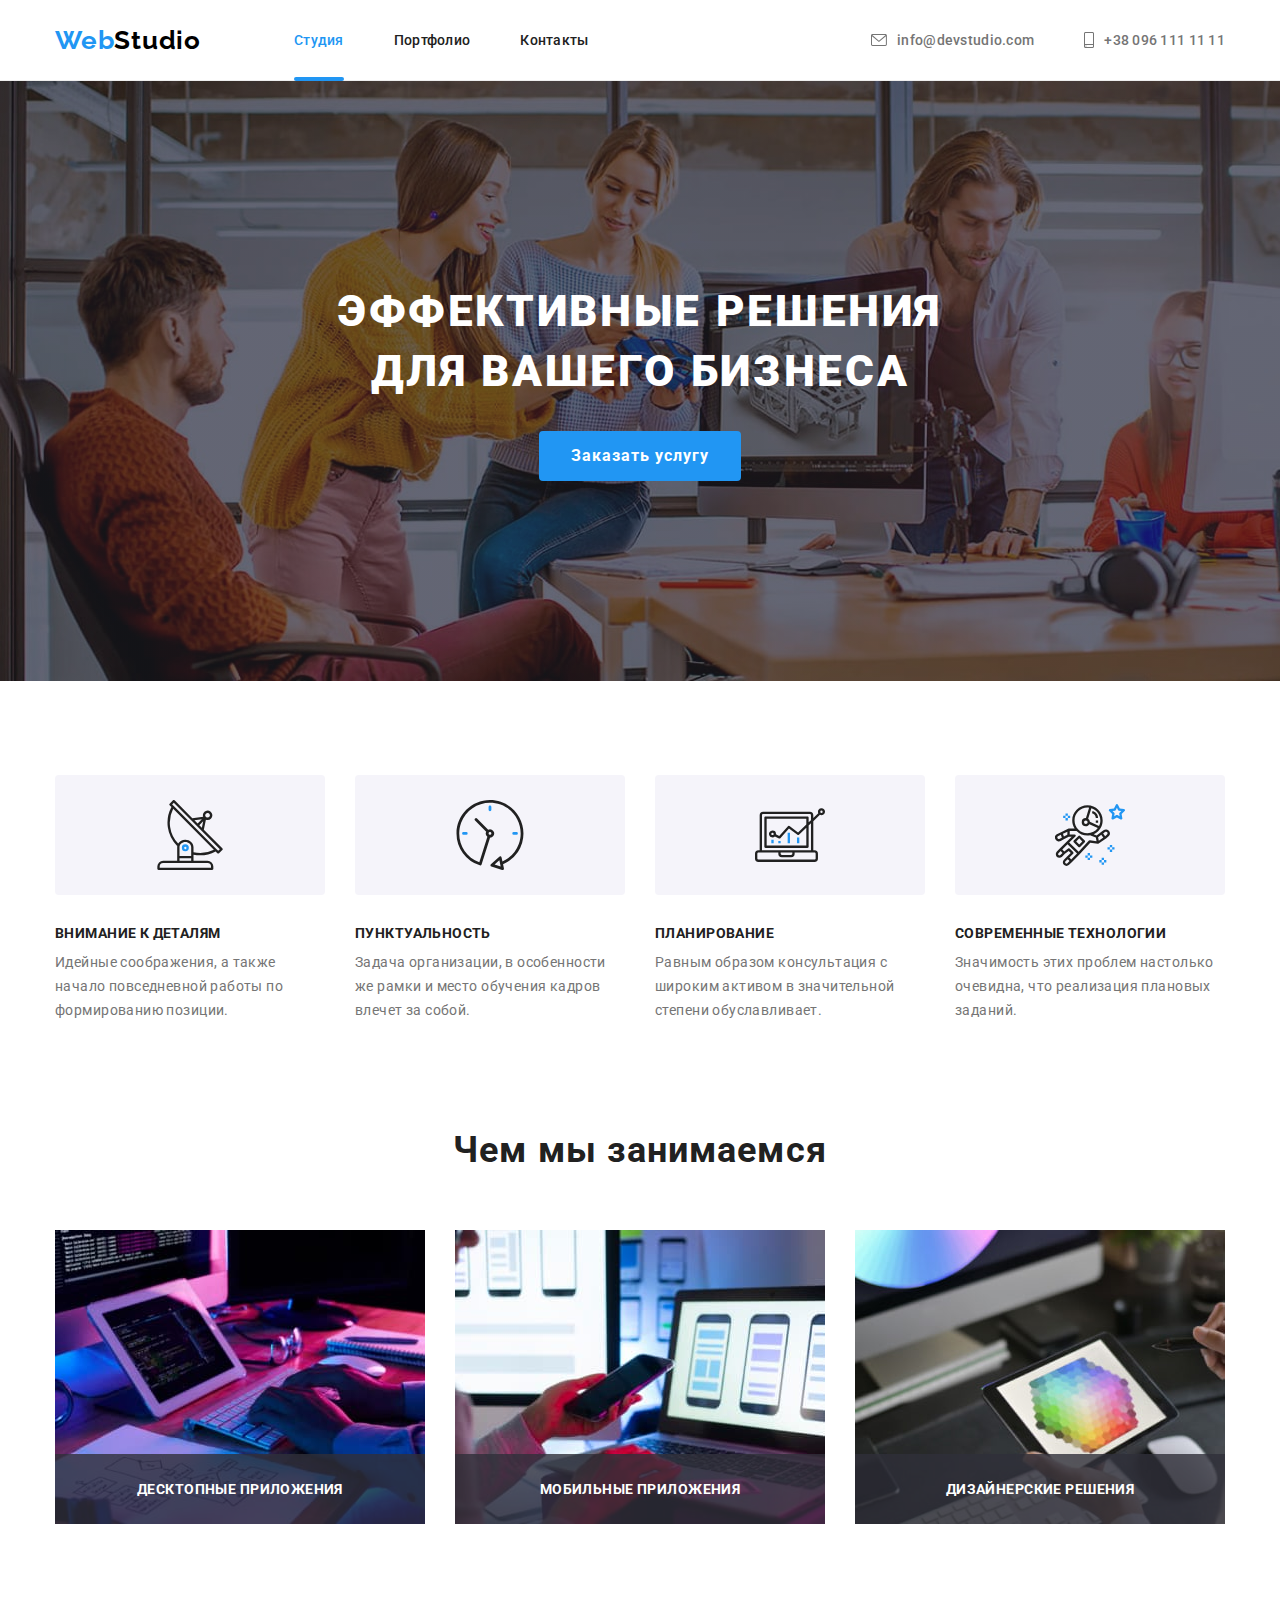
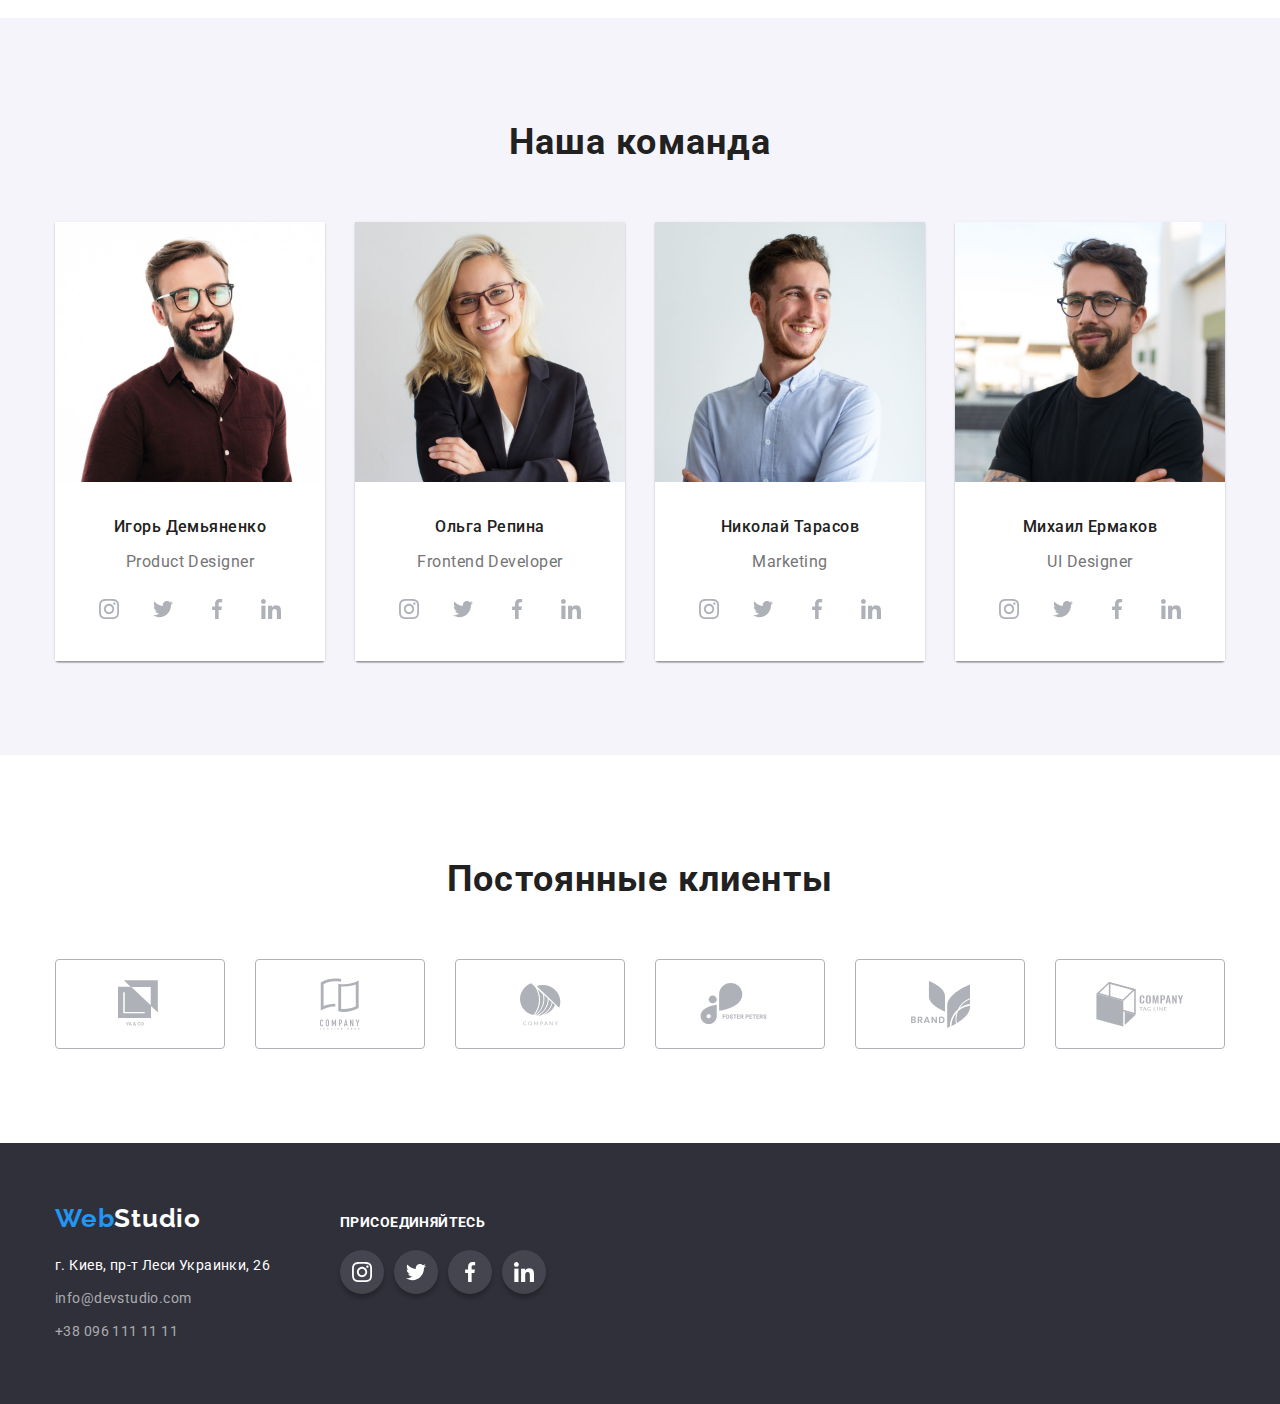
==== index.html @ b64ebb9d "Начало" ====
<!DOCTYPE html>
<html lang="ru">

<head>
    <meta charset="UTF-8">
    <meta name="viewport" content="width=device-width, initial-scale=1.0">
    <title>Document</title>
    <link rel="stylesheet" href="https://cdnjs.cloudflare.com/ajax/libs/modern-normalize/1.0.0/modern-normalize.min.css">
    <link rel="preconnect" href="https://fonts.gstatic.com">
    <link href="https://fonts.googleapis.com/css2?family=Raleway:wght@700&family=Roboto:wght@400;500;700;900&display=swap"
        rel="stylesheet">
    <link rel="stylesheet" href="./css/styles.css">
</head>

<body>
    <header class="header"> 
       <div class="contener">
            <nav class="navigation">
                <a class="logo" href="#" lang="en"><span class="logo-first">Web</span>Studio </a>
                <ul class="navigation-list">
                    <li class="navigation-list-item">
                        <a class="navigation-list-link current" href="#">Студия</a>
                    </li>
                    <li class="navigation-list-item">
                        <a class="navigation-list-link" href="./portfolio.html">Портфолио</a>
                    </li>
                    <li class="navigation-list-item">
                        <a class="navigation-list-link" href="#">Контакты</a>
                    </li>
                </ul>
            </nav>
            
            <address class="address">
                <ul class="address-list">
                    <li class="address-list-item">
                            <a class="address-list-link" href="mailto:info@devstudio.com">
                                <svg width="16px" height="12px" class="address-list-mail-icon">
                                    <use href="./images/sprite.svg#envelope">
                                    </use>
                                </svg>
                                info@devstudio.com
                            </a>
                    </li>
                    <li class="address-list-item">
                        <a class="address-list-link" href="tel:+380961111111">
                            <svg width="10px" height="16px" class="address-list-mail-icon">
                                <use href="./images/sprite.svg#smartphone">
                                </use>
                            </svg>
                            +38 096 111 11 11</a>
                    </li>
                </ul>
            </address>
       </div>
    </header>

    <main class="main">
        <!--HERO-->
        <section class="hero">
            <div class="contener">
                <h1 class="hero-title">Эффективные решения для вашего бизнеса</h1>
                <button type="button" class="hero-button" data-modal-open>Заказать услугу</button>
            </div>
        </section>

        <!--ADVANTAGES-->
        <section class="advanteges">
            <div class="contener">
                <h2 class="visually-hidden">Особенности</h2>
                <ul class="advantages-list">
                    <li class="advantages-list-item  icon-1">
                        <h3 class="advantages-list-item-title">Внимание к деталям</h3>
                        <p class="advantages-list-item-text">Идейные соображения, а также начало повседневной работы по формированию
                            позиции.</p>
                    </li>
                    <li class="advantages-list-item icon-2 ">
                        <h3 class="advantages-list-item-title ">Пунктуальность</h3>
                        <p class="advantages-list-item-text">Задача организации, в особенности же рамки и место обучения кадров влечет
                            за собой.</p>
                    </li>
                    <li class="advantages-list-item icon-3">
                        <h3 class="advantages-list-item-title ">Планирование</h3>
                        <p class="advantages-list-item-text">Равным образом консультация с широким активом в значительной степени
                            обуславливает.</p>
                    </li>
                    <li class="advantages-list-item icon-4 ">
                        <h3 class=" advantages-list-item-title ">Современные технологии</h3>
                        <p class="advantages-list-item-text">Значимость этих проблем настолько очевидна, что реализация плановых
                            заданий.</p>
                    </li>
                </ul>
            </div>
        </section>

        <!--ACTIVITIES-->
        <section class="activities">
           <div class="contener">
                <h2 class="activities-title">Чем мы занимаемся</h2>
                <ul class="activities-list">
                    <li class="activities-list-item">
                        <img class="activities-list-img" src="./images/jpg/img1.jpg" alt="Чем мы занимаемся 1" width="370" height="294">
                        <p class="activities-list-title">Десктопные приложения</p>
                    </li>
                    <li class="activities-list-item">
                        <img class="activities-list-img" src="./images/jpg/img2.jpg" alt="Чем мы занимаемся 2" width="370" height="294">
                        <p class="activities-list-title">Мобильные приложения</p>
                    </li>
                    <li class="activities-list-item">
                        <img class="activities-list-img" src="./images/jpg/img3.jpg" alt="Чем мы занимаемся 3" width="370" height="294">
                        <p class="activities-list-title">Дизайнерские решения</p>

                    </li>
                </ul>
           </div>
        </section>

        <!--OUR TEAM-->
        <section class="team">
            <div class="contener">
                <h2 class="team-title">Наша команда</h2>
                <ul class="team-list">
                    <li class="team-list-item">
                        <img class="team-list-img" src="./images/jpg/person1.jpg" alt="Игорь Демьяненко" width="270" height="260">
                        <div class="team-list-about">
                            <h3 class="team-list-name">Игорь Демьяненко</h3>
                            <p class="team-list-profession" lang="en">Product Designer</p>
                            <ul class="social-list">
                                <li class="social-list-item">
                                    <a class="social-list-link" href="">
                                        <svg class="social-list-icon">
                                            <use href="./images/sprite.svg#instagram" >
                                            </use>
                                        </svg>
                                    </a>
                                </li>
                                <li class="social-list-item">
                                    <a class="social-list-link" href="">
                                        <svg class="social-list-icon">
                                            <use href="./images/sprite.svg#twitter">
                                            </use>
                                        </svg>
                                    </a>
                                </li>
                                <li class="social-list-item">
                                    <a class="social-list-link" href="">
                                        <svg class="social-list-icon">
                                            <use href="./images/sprite.svg#facebook">
                                            </use>
                                        </svg>
                                    </a>
                                </li>
                                <li class="social-list-item">
                                    <a class="social-list-link" href="">
                                        <svg class="social-list-icon">
                                            <use href="./images/sprite.svg#linkedin">
                                            </use>
                                        </svg>
                                    </a>
                                </li>
                            </ul>
                        </div>
                    </li>
                    <li class="team-list-item">
                        <img class="team-list-img" src="./images/jpg/person2.jpg" alt="Ольга Репина" width="270" height="260">
                        <div class="team-list-about">
                            <h3 class="team-list-name">Ольга Репина</h3>
                            <p lang="en" class="team-list-profession">Frontend Developer</p>
                            <ul class="social-list">
                                <li class="social-list-item">
                                    <a class="social-list-link" href="">
                                        <svg class="social-list-icon">
                                            <use href="./images/sprite.svg#instagram">
                                            </use>
                                        </svg>
                                    </a>
                                </li>
                                <li class="social-list-item">
                                    <a class="social-list-link" href="">
                                        <svg class="social-list-icon">
                                            <use href="./images/sprite.svg#twitter">
                                            </use>
                                        </svg>
                                    </a>
                                </li>
                                <li class="social-list-item">
                                    <a class="social-list-link" href="">
                                        <svg class="social-list-icon">
                                            <use href="./images/sprite.svg#facebook">
                                            </use>
                                        </svg>
                                    </a>
                                </li>
                                <li class="social-list-item">
                                    <a class="social-list-link" href="">
                                        <svg class="social-list-icon">
                                            <use href="./images/sprite.svg#linkedin">
                                            </use>
                                        </svg>
                                    </a>
                                </li>
                            </ul>
                        </div>
                    </li>
                    <li class="team-list-item">
                        <img class="team-list-img" src="./images/jpg/person3.jpg" alt="Николай Тарасов" width="270" height="260">
                        <div class="team-list-about">
                            <h3 class="team-list-name">Николай Тарасов</h3>
                            <p lang="en" class="team-list-profession">Marketing</p>
                            <ul class="social-list">
                                <li class="social-list-item">
                                    <a class="social-list-link" href="">
                                        <svg class="social-list-icon">
                                            <use href="./images/sprite.svg#instagram">
                                            </use>
                                        </svg>
                                    </a>
                                </li>
                                <li class="social-list-item">
                                    <a class="social-list-link" href="">
                                        <svg class="social-list-icon">
                                            <use href="./images/sprite.svg#twitter">
                                            </use>
                                        </svg>
                                    </a>
                                </li>
                                <li class="social-list-item">
                                    <a class="social-list-link" href="">
                                        <svg class="social-list-icon">
                                            <use href="./images/sprite.svg#facebook">
                                            </use>
                                        </svg>
                                    </a>
                                </li>
                                <li class="social-list-item">
                                    <a class="social-list-link" href="">
                                        <svg class="social-list-icon">
                                            <use href="./images/sprite.svg#linkedin">
                                            </use>
                                        </svg>
                                    </a>
                                </li>
                            </ul>
                        </div>
                    </li>
                    <li class="team-list-item">
                        <img class="team-list-img" src="./images/jpg/person4.jpg" alt="Михаил Ермаков" width="270" height="260">
                        <div class="team-list-about">
                            <h3 class="team-list-name">Михаил Ермаков</h3>
                            <p lang="en" class="team-list-profession">UI Designer</p>
                            <ul class="social-list">
                                <li class="social-list-item">
                                    <a class="social-list-link" href="">
                                        <svg class="social-list-icon">
                                            <use href="./images/sprite.svg#instagram">
                                            </use>
                                        </svg>
                                    </a>
                                </li>
                                <li class="social-list-item">
                                    <a class="social-list-link" href="">
                                        <svg class="social-list-icon">
                                            <use href="./images/sprite.svg#twitter">
                                            </use>
                                        </svg>
                                    </a>
                                </li>
                                <li class="social-list-item">
                                    <a class="social-list-link" href="">
                                        <svg class="social-list-icon">
                                            <use href="./images/sprite.svg#facebook">
                                            </use>
                                        </svg>
                                    </a>
                                </li>
                                <li class="social-list-item">
                                    <a class="social-list-link" href="">
                                        <svg class="social-list-icon">
                                            <use href="./images/sprite.svg#linkedin">
                                            </use>
                                        </svg>
                                    </a>
                                </li>
                            </ul>
                        </div>
                    </li>
                </ul>
            </div>
        </section>

        <!--CLIENTS-->
        <section class="clients">
            <div class="contener">
                <h2 class="clients-title">Постоянные клиенты</h2>
                <ul class="clients-list">
                    <li class="clients-list-item">
                        <a class="clients-list-link" href="">
                            <svg class="client-list-icon"  width="44px" height="49px">
                                <use href="./images/sprite.svg#logo01">
                                </use>
                            </svg>
                        </a>
                    </li>
                    <li class="clients-list-item">
                        <a class="clients-list-link" href="">
                            <svg class="client-list-icon" width="40px" height="52px">
                                <use href="./images/sprite.svg#logo02">
                                </use>
                            </svg>
                        </a>
                    </li>
                    <li class="clients-list-item">
                        <a class="clients-list-link" href="">
                            <svg class="client-list-icon" width="41px" height="43px">
                                <use href="./images/sprite.svg#logo03">
                                </use>
                            </svg>
                        </a>
                    </li>
                    <li class="clients-list-item">
                        <a class="clients-list-link" href="">
                            <svg class="client-list-icon" width="80px" height="42px">
                                <use href="./images/sprite.svg#logo04">
                                </use>
                            </svg>
                        </a>
                    </li>
                    <li class="clients-list-item">
                        <a class="clients-list-link" href="">
                            <svg class="client-list-icon" width="59px" height="47px">
                                <use href="./images/sprite.svg#logo05">
                                </use>
                            </svg>
                        </a>
                    </li>
                    <li class="clients-list-item">
                        <a class="clients-list-link" href="">
                            <svg class="client-list-icon" width="88px" height="45px">
                                <use href="./images/sprite.svg#logo06">
                                </use>
                            </svg>
                        </a>
                    </li>

                </ul>


            </div>

        </section>
    </main>

    <footer class="footer">
        <!--CONTACT INFORMATION-->
        <div class="contener">
            <div class="footer-left-side">
                <h2 class="visually-hidden">Контакты</h2>
                <a class="logo" href="#" lang="en"><span class="logo-first">Web</span>Studio </a>
                <address class="contact">
                    <ul class="contact-list">
                        <li class="contact-list-item">
                            <a class="contact-list-city" href="https://goo.gl/maps/mL1RKWru3X3cFEzS8" target="_blank"
                                rel="noopener noroferrer"> г. Киев,
                                пр-т Леси Украинки, 26 </a>
                        </li>
                        <li class="contact-list-item">
                            <a class="contact-list-link" href="mailto:info@devstudio.com">info@devstudio.com</a>
                        </li>
                        <li class="contact-list-item">
                            <a class="contact-list-link" href="tel:+380961111111">+38 096 111 11 11</a>
                        </li>
                    </ul>
                </address>
            </div>
            <div class="footer-right-side">
                <p>Присоединяйтесь</p>
                <ul class="social-list">
                    <li class="social-list-item">
                        <a class="social-list-link" href="">
                            <svg class="social-list-icon">
                                <use href="./images/sprite.svg#instagram">
                                </use>
                            </svg>
                        </a>
                    </li>
                    <li class="social-list-item">
                        <a class="social-list-link" href="">
                            <svg class="social-list-icon">
                                <use href="./images/sprite.svg#twitter">
                                </use>
                            </svg>
                        </a>
                    </li>
                    <li class="social-list-item">
                        <a class="social-list-link" href="">
                            <svg class="social-list-icon">
                                <use href="./images/sprite.svg#facebook">
                                </use>
                            </svg>
                        </a>
                    </li>
                    <li class="social-list-item">
                        <a class="social-list-link" href="">
                            <svg class="social-list-icon">
                                <use href="./images/sprite.svg#linkedin">
                                </use>
                            </svg>
                        </a>
                    </li>
                </ul>


            </div>
            
        </div>
    </footer>

    <div class="backdrop is-hidden" data-modal>
        <div class="modal">
            <bottom type="button" class="close-btn" data-modal-close>
                <svg class="button-icon">
                    <use href="./images/sprite.svg#close"></use>
                </svg>
            </bottom>
        </div>
    </div>

    <script src="./js/modal.js"></script>
</body>

</html>
---- css/styles.css ----
/*===============ROOT============
цвет заголовков текста  #212121;
цвет текста #757575;
цвет акцента #2196F3;
белый цвет # FFFFFF
*/
:root {
  --title-text-color: #212121;
  --text-color: #757575;
  --accent-color: #2196f3;
  --white-color: #ffffff;
  --social-link: #afb1b8;
  --main-font: "Roboto", sans-serif;
}

h1,
h2,
h3,
h4,
h5,
h6 {
  margin: 0;
}

p {
  margin: 0;
}

body {
  font-family: var(--main-font);
}

ul,
ol {
  list-style: none;
  margin: 0;
  padding: 0;
}

a {
  text-decoration: none;
}

.address,
.contact {
  font-style: normal;
}

img {
  display: block;
}

.contener {
  width: 1200px;
  padding: 0 15px;
  margin: 0 auto;
}

.visually-hidden {
  position: absolute;
  width: 1px;
  height: 1px;
  margin: -1px;
  border: 0;
  padding: 0;
  white-space: nowrap;
  clip-path: inset(100%);
  clip: rect(0 0 0 0);
  overflow: hidden;
}

/*===============COMPONENTS============*/
.logo {
  font-family: Raleway, sans-serif;
  font-weight: 700;
  font-size: 26px;
  line-height: 1.192;
  letter-spacing: 0.03em;
}

/*===============END COMPONENTS============*/

/*===============HEADER============*/
.header {
  border-bottom: 1px solid #eeeeee;
}

.header .contener {
  display: flex;
  align-items: center;
  height: 80px;
}

.navigation {
  display: flex;
}

.header .logo {
  margin-right: 93px;
  color: #000000;
}

.logo-first {
  color: var(--accent-color);
}

.navigation-list {
  display: flex;
  align-items: center;
}

.navigation-list-item:not(:last-child) {
  margin-right: 50px;
}

.navigation-list-item {
  position: relative;
}

.navigation-list-link {
  font-weight: 500;
  font-size: 14px;
  line-height: 1.143;
  letter-spacing: 0.02em;
  color: var(--title-text-color);

  transition-property: color;
  transition-duration: 250ms;
  transition-timing-function: cubic-bezier(0.4, 0, 0.2, 1);
}

.navigation-list-link.current::after {
  position: absolute;
  content: "";
  left: 0;
  bottom: -32px;
  width: 100%;
  height: 4px;
  border-radius: 2px;
  background-color: var(--accent-color);
}

.navigation-list-link:hover,
.navigation-list-link:focus {
  color: var(--accent-color);
}

.current {
  color: var(--accent-color);
}

.address {
  margin-left: auto;
}

.address-list {
  display: flex;
}

.address-list-item:not(:last-child) {
  margin-right: 50px;
}

.address-list-mail-icon {
  margin-right: 10px;

  fill: currentcolor;
}

.address-list-link {
  display: flex;
  align-items: center;
  height: 40px;

  font-weight: 500;
  font-size: 14px;
  line-height: 1.143;
  letter-spacing: 0.02em;
  color: var(--text-color);

  transition-property: color;
  transition-duration: 250ms;
  transition-timing-function: cubic-bezier(0.4, 0, 0.2, 1);
}

.address-list-link:hover,
.address-list-link:focus {
  color: var(--accent-color);
}

.address-list-mail-icon:hover,
.address-list-mail-icon:focus {
  fill: currentcolor;
}
/*===============END HEADER============*/

/*===============HERO============*/
.hero {
  max-width: 1600px;
  margin: auto;
  background-color: var(--title-text-color);
  background-image: linear-gradient(
      rgba(47, 48, 58, 0.4),
      rgba(47, 48, 58, 0.4)
    ),
    url("../images/jpg/fon-hero.jpg");
  background-repeat: no-repeat;
}

.hero .contener {
  padding-top: 200px;
  padding-bottom: 200px;
}

.hero-title {
  display: flex;
  max-width: 696px;
  margin: 0 auto 30px;

  font-weight: 900;
  font-size: 44px;
  line-height: 1.364;
  text-align: center;
  letter-spacing: 0.06em;
  text-transform: uppercase;
  color: var(--white-color);
}

.hero-button {
  min-width: 200px;
  height: 50px;
  margin: 0 auto;
  border-radius: 4px;
  border: none;
  cursor: pointer;
  padding: 10px 32px;

  font-weight: 700;
  font-size: 16px;
  line-height: 1.875;
  display: flex;
  align-items: center;
  text-align: center;
  letter-spacing: 0.06em;
  color: var(--white-color);
  background-color: var(--accent-color);
  font-family: var(--main-font);
}
/*===============END HERO============*/

/*===============ADVANTAGES============*/
.advanteges .contener {
  padding-top: 94px;
  padding-bottom: 94px;
}

.advantages-list {
  display: flex;
}

.advantages-list-item {
  width: 270px;
  min-height: 101px;
}

.advantages-list-item:not(:last-child) {
  margin-right: 30px;
}

.advantages-list-item-title {
  margin-bottom: 10px;

  font-weight: 700;
  font-size: 14px;
  line-height: 1.143;
  letter-spacing: 0.03em;
  text-transform: uppercase;
  color: var(--title-text-color);
}

.advantages-list-item::before {
  content: "";
  display: block;
  margin-bottom: 30px;
  width: 270px;
  height: 120px;
  background-color: #f5f4fa;
  border-radius: 4px;
  background-repeat: no-repeat;
  background-position: center;
}

.icon-1::before {
  background-image: url(../images/svg/advantages01.svg);
}

.icon-2::before {
  background-image: url(../images/svg/advantages02.svg);
}

.icon-3::before {
  background-image: url(../images/svg/advantages03.svg);
}

.icon-4::before {
  background-image: url(../images/svg/advantages04.svg);
}

.advantages-list-item-text {
  min-height: 75px;

  font-weight: 400;
  font-size: 14px;
  line-height: 1.714;
  letter-spacing: 0.03em;
  color: var(--text-color);
}
/*===============END ADVANTAGES============*/

/*===============ACTIVITIES============*/
.activities .contener {
  padding-bottom: 94px;
}

.activities-list {
  display: flex;
}

.activities-list-item:not(:last-child) {
  margin-right: 30px;
}

.activities-title {
  margin-bottom: 50px;

  font-weight: 700;
  font-size: 36px;
  line-height: 1.667;
  text-align: center;
  letter-spacing: 0.03em;
  color: var(--title-text-color);
}

.activities-list-item {
  position: relative;
}

.activities-list-title {
  position: absolute;
  width: 100%;
  height: 70px;
  left: 0;
  bottom: 0;
  text-align: center;
  padding-top: 27px;

  font-weight: 700;
  font-size: 14px;
  line-height: 1.143;
  letter-spacing: 0.03em;
  text-transform: uppercase;
  color: var(--white-color);
  background: rgba(47, 48, 58, 0.8);
}

/*===============END ACTIVITIES============*/

/*===============OUR TEAM============*/
.team {
  margin: auto;
  background-color: #f5f4fa;
}
.team .contener {
  padding-top: 94px;
  padding-bottom: 94px;
}

.team-list {
  display: flex;
}

.team-list-item:not(:last-child) {
  margin-right: 30px;
}

.team-title {
  margin-bottom: 50px;

  font-weight: 700;
  font-size: 36px;
  line-height: 1.667;
  text-align: center;
  letter-spacing: 0.03em;
  color: var(--title-text-color);
}

.team-list-item {
  box-shadow: 0px 1px 3px rgba(0, 0, 0, 0.12), 0px 1px 1px rgba(0, 0, 0, 0.14),
    0px 2px 1px rgba(0, 0, 0, 0.2);
  border-radius: 0px 0px 4px 4px;
}

.team-list-about {
  padding: 30px 32px;

  background-color: #ffffff;
}

.team-list-name {
  margin-bottom: 10px;

  font-weight: 500;
  font-size: 16px;
  line-height: 1.876;
  text-align: center;
  letter-spacing: 0.03em;
  color: var(--title-text-color);
}

.team-list-profession {
  margin-bottom: 16px;

  font-weight: 400;
  font-size: 16px;
  line-height: 19px;
  text-align: center;
  letter-spacing: 0.03em;
  color: var(--text-color);
}

.social-list {
  display: flex;
  justify-content: space-between;
  align-items: center;
}

.social-list-link {
  display: flex;
  justify-content: center;
  align-items: center;
  width: 44px;
  height: 44px;
  border-radius: 50%;
  background-color: var(--white-color);
  color: var(--white-color);

  transition-property: background-color;
  transition-duration: 250ms;
  transition-timing-function: cubic-bezier(0.4, 0, 0.2, 1);
}
.social-list-icon {
  width: 20px;
  height: 20px;
  fill: var(--social-link);

  transition-property: fill;
  transition-duration: 250ms;
  transition-timing-function: cubic-bezier(0.4, 0, 0.2, 1);
}

.social-list-link:hover,
.social-list-link:focus {
  background-color: var(--accent-color);
}

.social-list-link:hover .social-list-icon,
.social-list-link:focus .social-list-icon {
  fill: currentColor;
}

/*===============END OUR TEAM============*/

/*===============CLIENTS============*/
.clients .contener {
  padding-top: 94px;
  padding-bottom: 94px;
}

.clients-title {
  margin-bottom: 50px;

  font-weight: 700;
  font-size: 36px;
  line-height: 1.667;
  text-align: center;
  letter-spacing: 0.03em;
  color: var(--title-text-color);
}

.clients-list {
  display: flex;
  justify-content: space-between;
}

.clients-list-link {
  display: flex;
  justify-content: center;
  align-items: center;

  width: 170px;
  height: 90px;
  border: 1px solid #afb1b8;
  border-radius: 4px;

  transition-property: border-color;
  transition-duration: 250ms;
  transition-timing-function: cubic-bezier(0.4, 0, 0.2, 1);
}

.client-list-icon {
  fill: #afb1b8;

  transition-property: fill;
  transition-duration: 250ms;
  transition-timing-function: cubic-bezier(0.4, 0, 0.2, 1);
}

.clients-list-link:hover,
.clients-list-link:focus {
  border-color: var(--accent-color);
}

.clients-list-link:hover .client-list-icon,
.clients-list-link:focus .client-list-icon {
  fill: var(--accent-color);
}

/*===============END CLIENTS============*/

/*===============FOOTER============*/
.footer {
  margin: auto;
  background-color: #2f303a;
}
.footer .contener {
  display: flex;
  align-items: baseline;
  padding-top: 60px;
  padding-bottom: 60px;
}

.footer-left-side {
  max-width: 231px;
  margin-right: 70px;
}

.footer-right-side {
  min-width: 206px;
  height: 80px;
}

.footer .logo {
  display: inline-block;
  margin-bottom: 20px;
  color: var(--white-color);
}

.contact-list-item:not(:last-child) {
  margin-bottom: 9px;
}

.contact-list-city {
  font-weight: 400;
  font-size: 14px;
  line-height: 1.714;
  letter-spacing: 0.03em;
  color: var(--white-color);
}

.contact-list-link {
  font-weight: 400;
  font-size: 14px;
  line-height: 1.714;
  letter-spacing: 0.03em;
  color: rgba(255, 255, 255, 0.6);
}

.footer-right-side > p {
  margin-bottom: 20px;

  font-weight: 700;
  font-size: 14px;
  line-height: 1.143;
  letter-spacing: 0.03em;
  text-transform: uppercase;
  color: var(--white-color);
}

.footer-right-side .social-list-link {
  background: rgba(255, 255, 255, 0.1);
  box-shadow: 0px 4px 4px rgba(0, 0, 0, 0.25);
}

.footer-right-side .social-list-link:hover,
.footer-right-side .social-list-link:focus {
  background: var(--accent-color);
}

.footer-right-side .social-list-icon {
  fill: var(--white-color);
}

/*===============END FOOTER============*/

/*===============BACKDROP============*/
.backdrop {
  position: fixed;
  left: 0;
  top: 0;
  width: 100%;
  height: 100%;
  background-color: rgba(0, 0, 0, 0.2);
  transition: all 500ms linear;
}

.backdrop.is-hidden {
  transition: all 500ms linear 500ms;
}

.backdrop.is-hidden .modal {
  transform: translate(-50%, -50%) scale(0);
  transition: transform 500ms linear 0ms;
}

.modal {
  position: absolute;
  top: 50%;
  left: 50%;
  transform: translate(-50%, -50%) scale(1);
  width: 528px;
  min-height: 581px;
  background-color: var(--white-color);
  border-radius: 4px;

  transition: transform 500ms linear 500ms;
}

.close-btn {
  position: absolute;
  right: 9px;
  top: 8px;
  display: flex;
  justify-content: center;
  align-items: center;
  width: 30px;
  height: 30px;
  background-color: var(--white-color);
  border-radius: 50%;
  border: 1px solid rgba(0, 0, 0, 0.1);
  cursor: pointer;
}

.button-icon {
  width: 11px;
  height: 11px;
  fill: #000000;
}

.is-hidden {
  opacity: 0;
  visibility: hidden;
  pointer-events: none;
}

/*===============END BACKDROP========*/

/*===============PORTFOLIO============*/
.works .contener {
  padding-top: 94px;
  padding-bottom: 94px;
}

.works-button-list {
  display: flex;
  justify-content: center;
  margin-bottom: 50px;
}

.works-button-list-item:not(:last-child) {
  margin-right: 8px;
}

.works-button-list-btn {
  border: none;
  padding: 6px 22px;
  font-weight: 500;
  border-radius: 4px;

  font-size: 16px;
  line-height: 1.625;
  text-align: center;
  letter-spacing: 0.03em;
  color: var(--title-text-color);
  font-family: var(--main-font);

  transition-property: background-color, color;
  transition-duration: 250ms;
  transition-timing-function: cubic-bezier(0.4, 0, 0.2, 1);
}

.works-button-list-btn:hover,
.works-button-list-btn:focus {
  color: var(--white-color);
  background-color: var(--accent-color);
  box-shadow: 0px 1px 1px rgba(0, 0, 0, 0.12), 0px 4px 4px rgba(0, 0, 0, 0.06),
    1px 4px 6px rgba(0, 0, 0, 0.16);
}

.example-list {
  display: flex;
  flex-wrap: wrap;
}

.example-list-item:not(:nth-child(3n)) {
  margin-right: 30px;
}

.example-list-item:not(:nth-last-child(-n + 3)) {
  margin-bottom: 30px;
}

.example-list-link:hover,
.example-list-link:focus {
  display: block;
  box-shadow: 0px 1px 1px rgba(0, 0, 0, 0.12), 0px 4px 4px rgba(0, 0, 0, 0.06),
    1px 4px 6px rgba(0, 0, 0, 0.16);
}

.example-list-link:hover .example-list-thumb::before {
  opacity: 1;
}

.example-list-thumb {
  position: relative;
  overflow: hidden;
  width: 370px;
  height: 294px;
}

.example-list-img {
  width: 100%;
  height: 100%;
  object-fit: cover;
}

.overlay {
  position: absolute;
  top: 0;
  left: 0;
  padding: 63px 24px;
  width: 100%;
  height: 100%;

  font-weight: 400;
  font-size: 18px;
  line-height: 1.556;
  letter-spacing: 0.03em;
  color: var(--white-color);
  background-color: rgba(33, 150, 243, 0.9);

  transition: transform 500ms cubic-bezier(0.4, 0, 0.2, 1);
  transform: translateY(100%);
}

.example-list-link:hover .overlay,
.example-list-link:focus .overlay {
  transform: translateY(0%);
}

.example-list-information {
  padding: 20px 24px;
  border-right: 1px solid #eeeeee;
  border-bottom: 1px solid #eeeeee;
  border-left: 1px solid #eeeeee;
}
.example-list-title {
  margin-bottom: 4px;

  font-weight: 700;
  font-size: 18px;
  line-height: 2;
  letter-spacing: 0.06em;
  color: var(--title-text-color);
}

.example-list-text {
  font-weight: normal;
  font-size: 16px;
  line-height: 30px;
  letter-spacing: 0.03em;
  color: var(--text-color);
}
/*===============END PORTFOLIO============*/
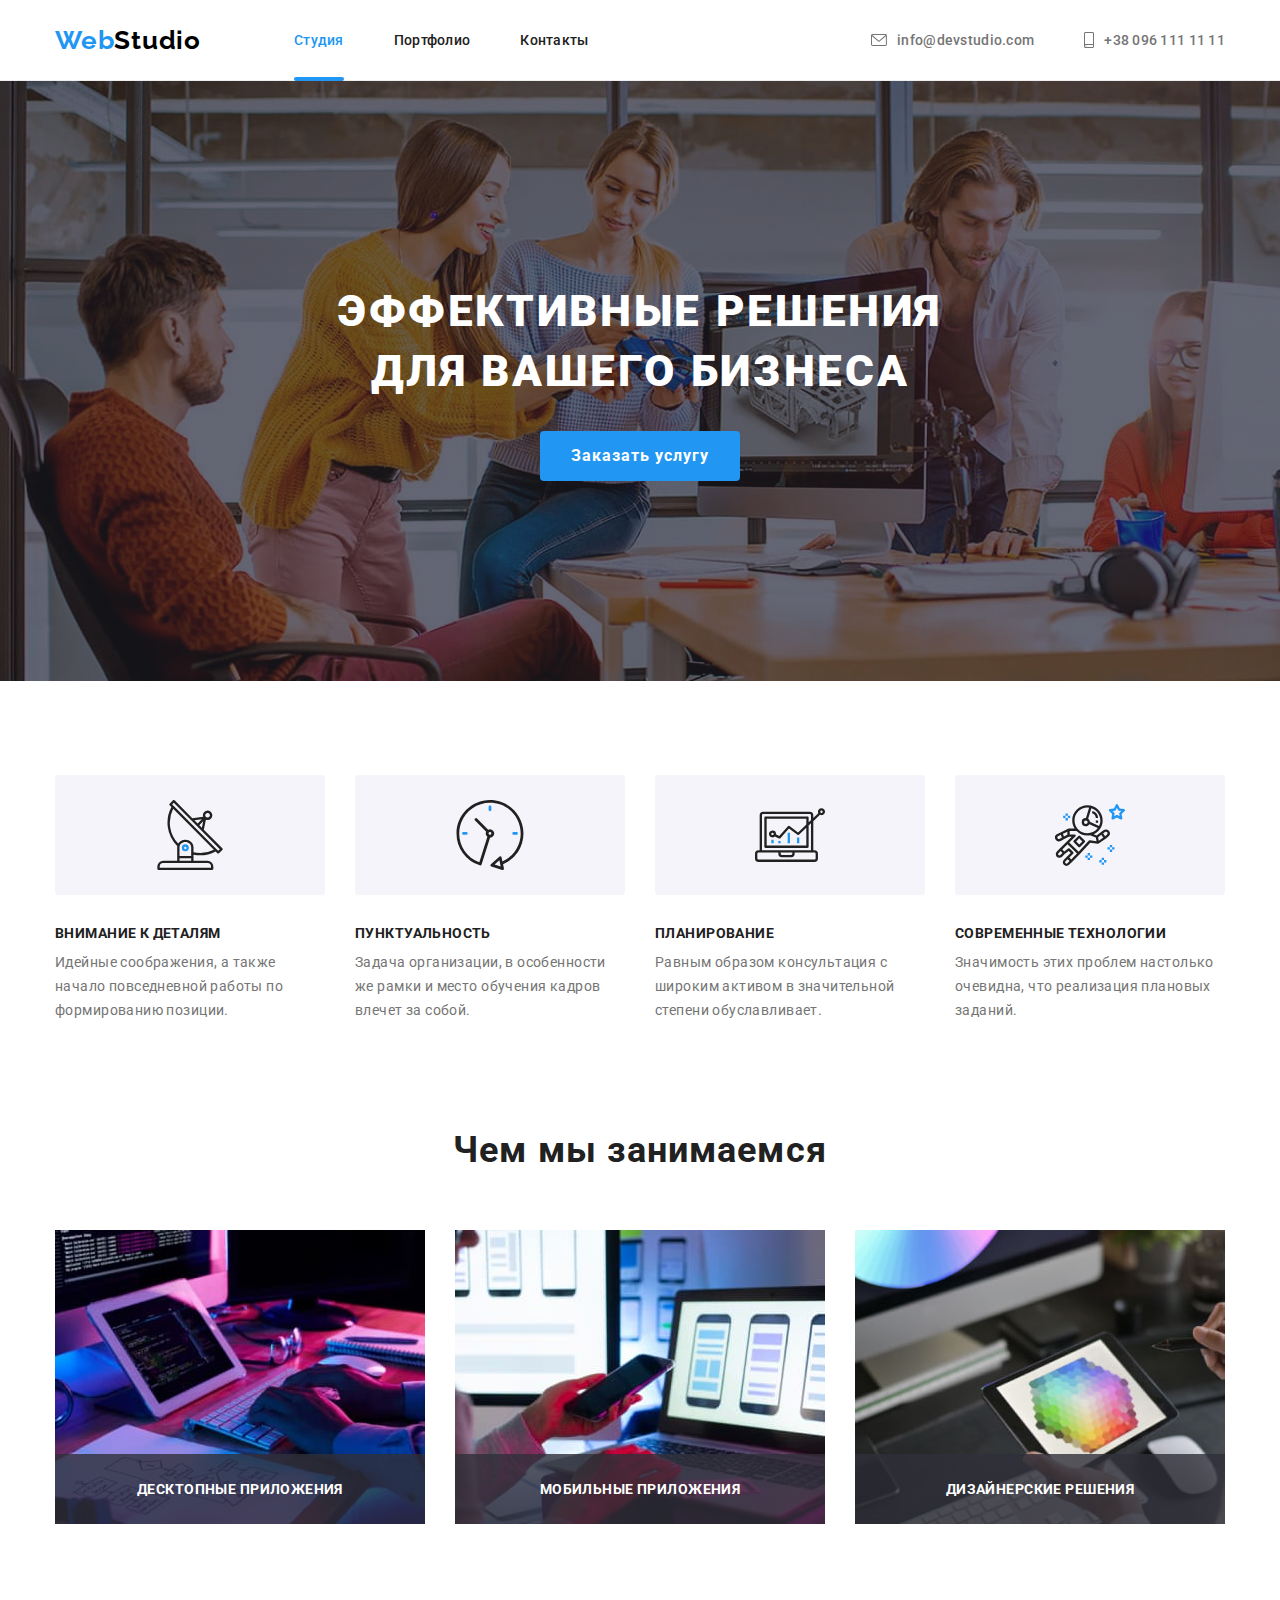
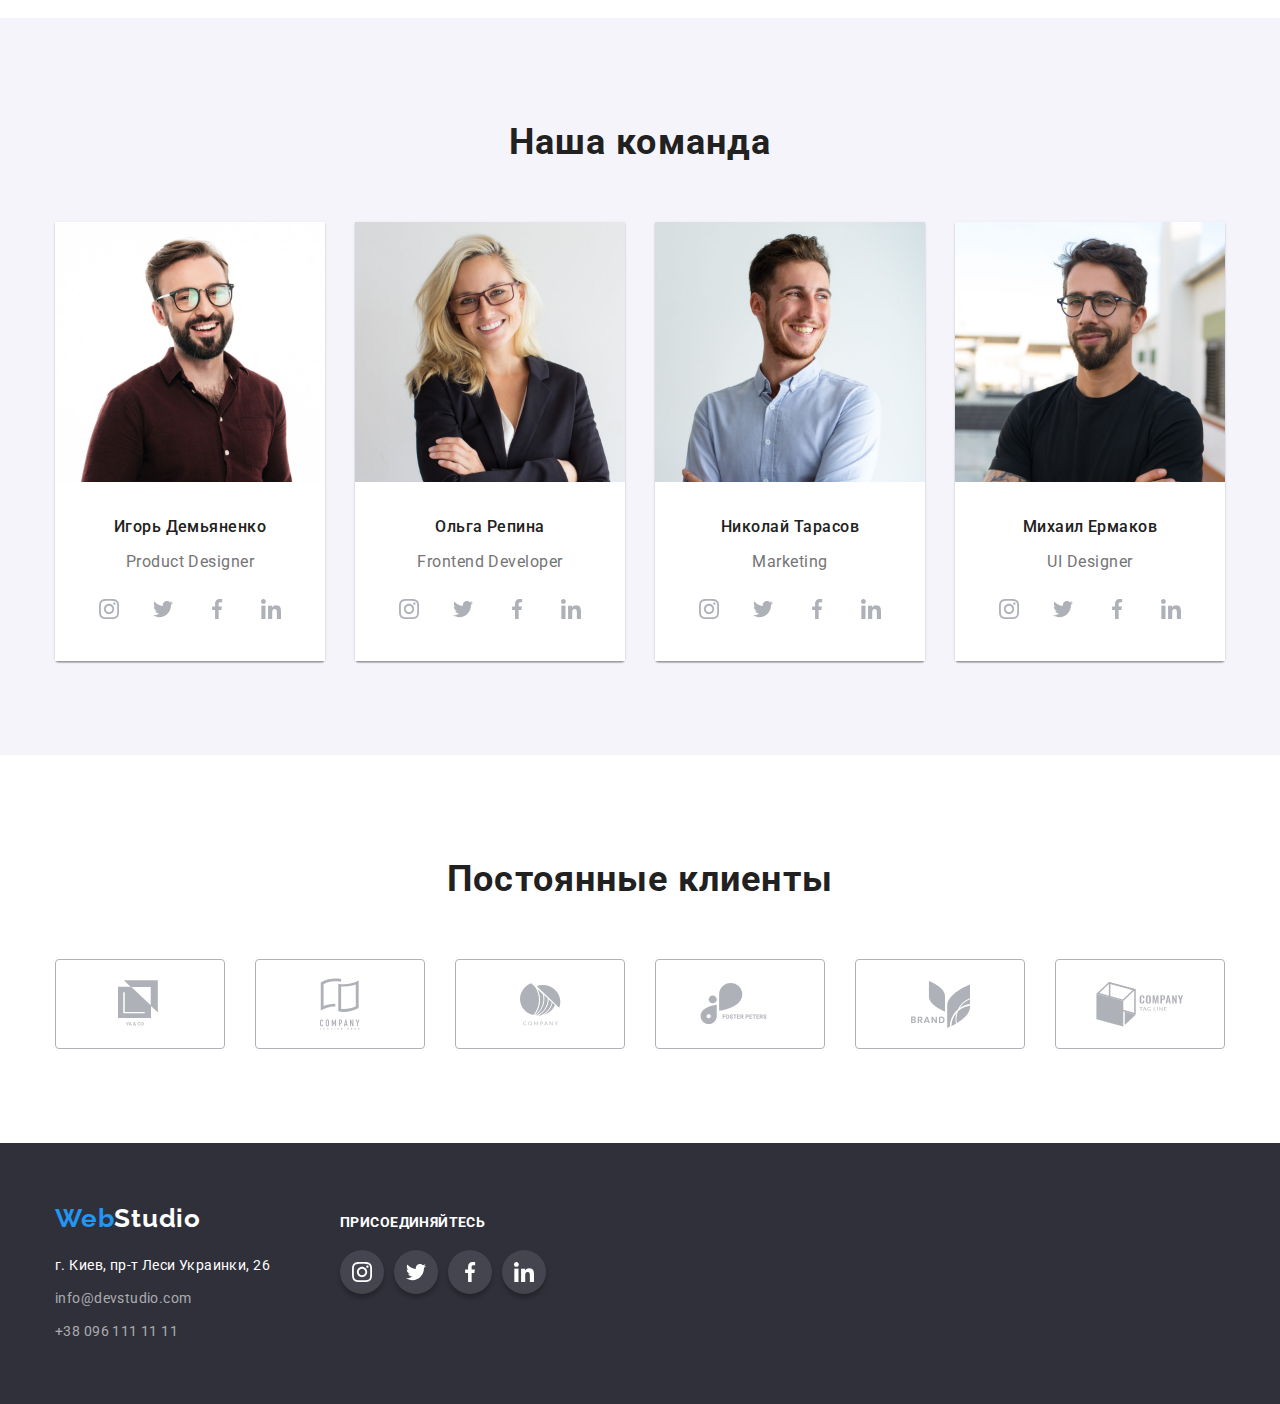
==== commit 77aa19f1: "Основная форма" ====
--- a/index.html
+++ b/index.html
@@ -421,6 +421,54 @@
                     <use href="./images/sprite.svg#close"></use>
                 </svg>
             </bottom>
+
+            <form class="modal-form">
+                <p class="modal-form-title">Оставьте свои данные, мы вам перезвоним</p>
+                
+                <label class="modal-form-field">
+                    Имя
+                    <span class="modal__form-input-wrapper">
+                        <input type="text" name="user-name" class="modal-form-input">  
+                        <svg class="modal-form-icon">
+                            <use href="./images/sprite.svg#form01"></use>
+                        </svg>
+                    </span>
+                </label>
+                
+                <label class="modal-form-field">
+                    Телефон
+                        <span class="modal__form-input-wrapper">
+                        <input type="tel" name="user-tel" class="modal-form-input">
+                        <svg class="modal-form-icon">
+                            <use href="./images/sprite.svg#form02"></use>
+                        </svg>
+                    </span>
+                </label>
+
+                <label class="modal-form-field">
+                    Почта
+                    <span class="modal__form-input-wrapper">
+                        <input type="email" name="user-email" class="modal-form-input">
+                        <svg class="modal-form-icon">
+                            <use href="./images/sprite.svg#form03"></use>
+                        </svg>
+                    </span>
+                </label>
+
+                <label class="modal-form-field">
+                    Комментарий
+                    <textarea name="user-comment" class="modal-form-input modal-form-texarea" placeholder="Введите текст"></textarea>    
+                </label>
+
+                <label class="modal-form-field">
+                    <input type="checkbox" name="user-policy" value="accept-policy" class="modal-form-policy">
+                    Соглашаюсь с рассылкой и принимаю <a href="#">Условия договора</a>
+                </label>
+
+                <button type="submit" class="hero-button">
+                    Отправить
+                </button>
+            </form>
         </div>
     </div>
 
--- a/css/styles.css
+++ b/css/styles.css
@@ -233,13 +233,14 @@
   border-radius: 4px;
   border: none;
   cursor: pointer;
-  padding: 10px 32px;
+  /* padding: 10px 32px; */
 
   font-weight: 700;
   font-size: 16px;
   line-height: 1.875;
   display: flex;
   align-items: center;
+  justify-content: center;
   text-align: center;
   letter-spacing: 0.06em;
   color: var(--white-color);
@@ -631,6 +632,7 @@
   min-height: 581px;
   background-color: var(--white-color);
   border-radius: 4px;
+  padding: 40px;
 
   transition: transform 500ms linear 500ms;
 }
@@ -642,6 +644,7 @@
   display: flex;
   justify-content: center;
   align-items: center;
+
   width: 30px;
   height: 30px;
   background-color: var(--white-color);
@@ -662,6 +665,75 @@
   pointer-events: none;
 }
 
+.modal-form {
+  display: flex;
+  flex-direction: column;
+}
+
+.modal-form-title {
+  margin-bottom: 12px;
+
+  font-weight: bold;
+  font-size: 20px;
+  line-height: 1.15;
+  text-align: center;
+  letter-spacing: 0.03em;
+  color: var(--title-text-color);
+}
+
+.modal-form-field {
+  font-weight: 400;
+  font-size: 12px;
+  line-height: 1.667;
+  letter-spacing: 0.01em;
+  color: var(--text-color);
+}
+
+.modal__form-input-wrapper {
+  position: relative;
+  display: block;
+  margin-top: 4px;
+  margin-bottom: 10px;
+}
+
+.modal-form-input {
+  padding-left: 42px;
+  width: 100%;
+  height: 40px;
+  border: 1px solid rgba(33, 33, 33, 0.2);
+  border-radius: 4px;
+}
+
+.modal-form-input:focus {
+  outline: none;
+  border-color: var(--accent-color);
+}
+
+.modal-form-icon {
+  position: absolute;
+  left: 12px;
+  width: 18px;
+  height: 18px;
+  top: 50%;
+  transform: translateY(-50%);
+}
+
+.modal-form-input:focus + .modal-form-icon {
+  fill: var(--accent-color);
+}
+
+.modal-form-texarea {
+  width: 100%;
+  height: 120px;
+  margin-top: 4px;
+  padding: 12px 16px;
+
+  /* font-weight: 400;
+  font-size: 12px;
+  line-height: 1, 667;
+  letter-spacing: 0.01em;
+  color: red; */
+}
 /*===============END BACKDROP========*/
 
 /*===============PORTFOLIO============*/
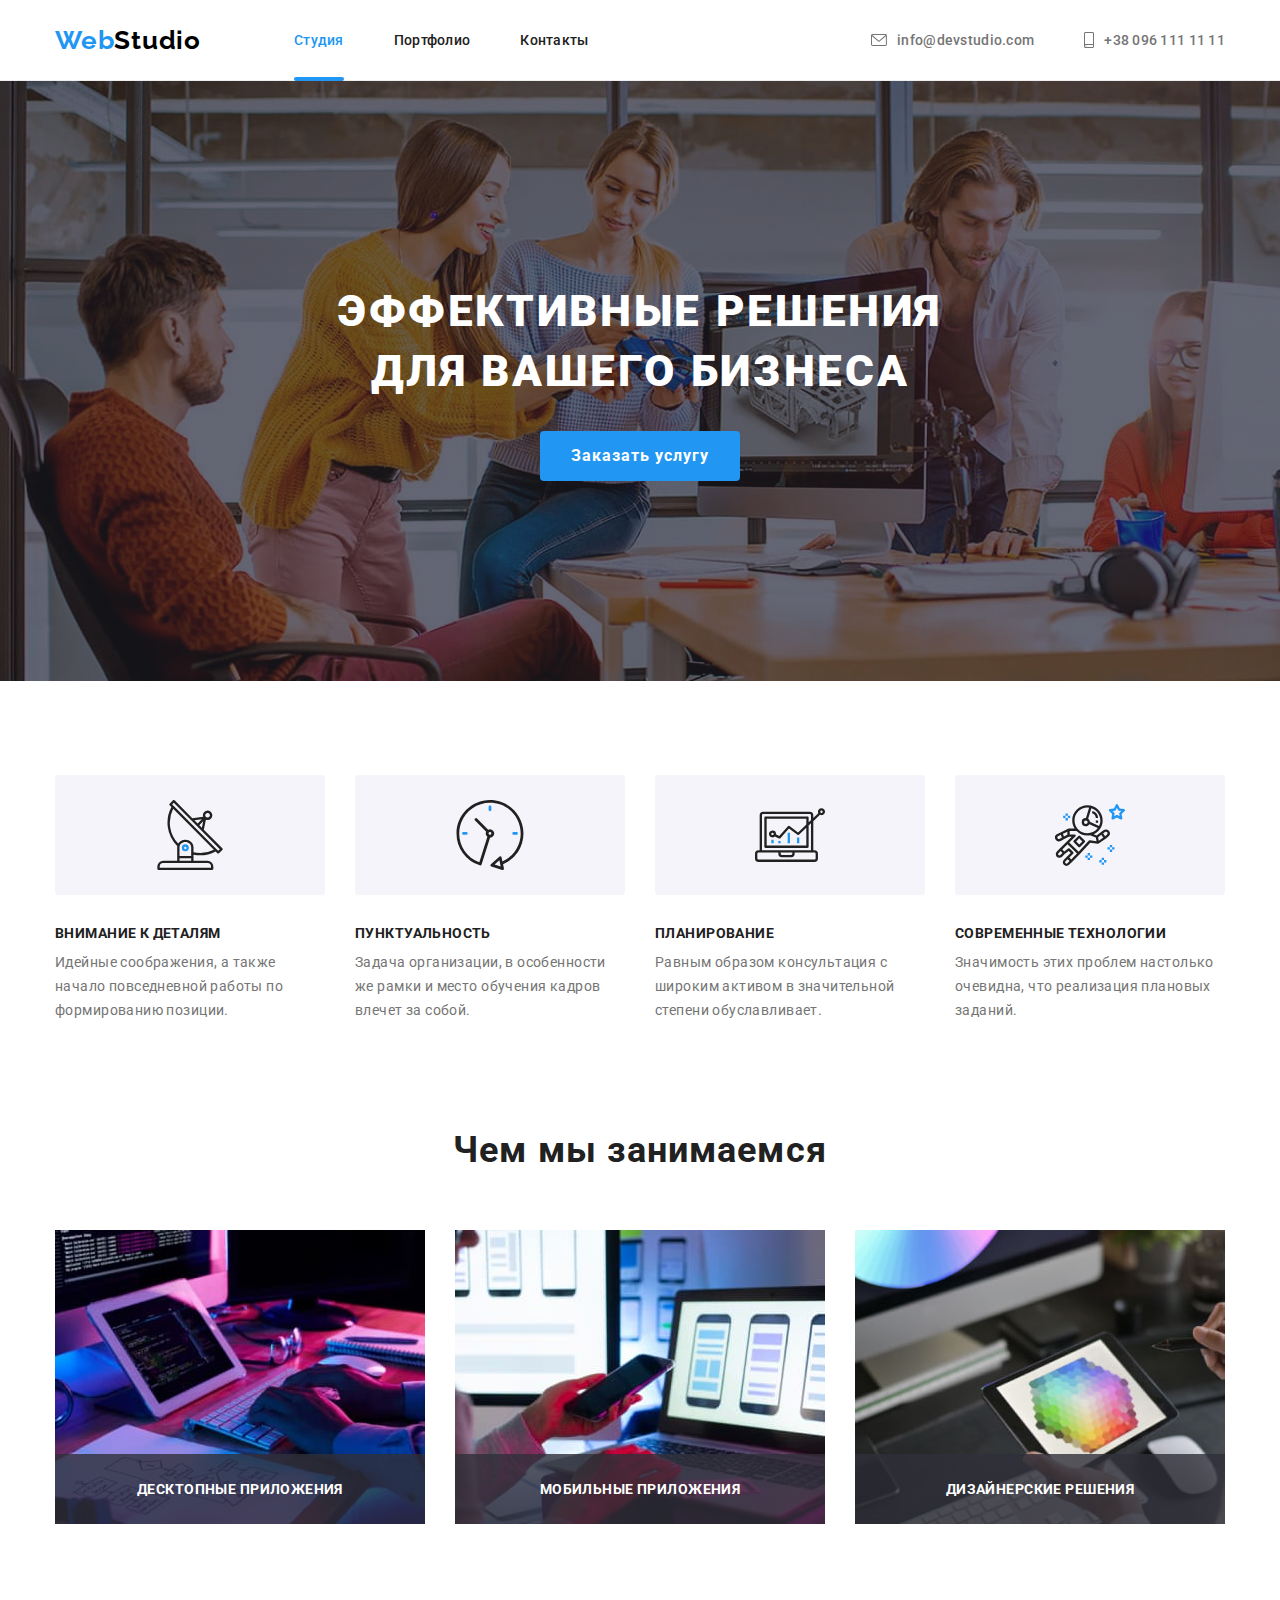
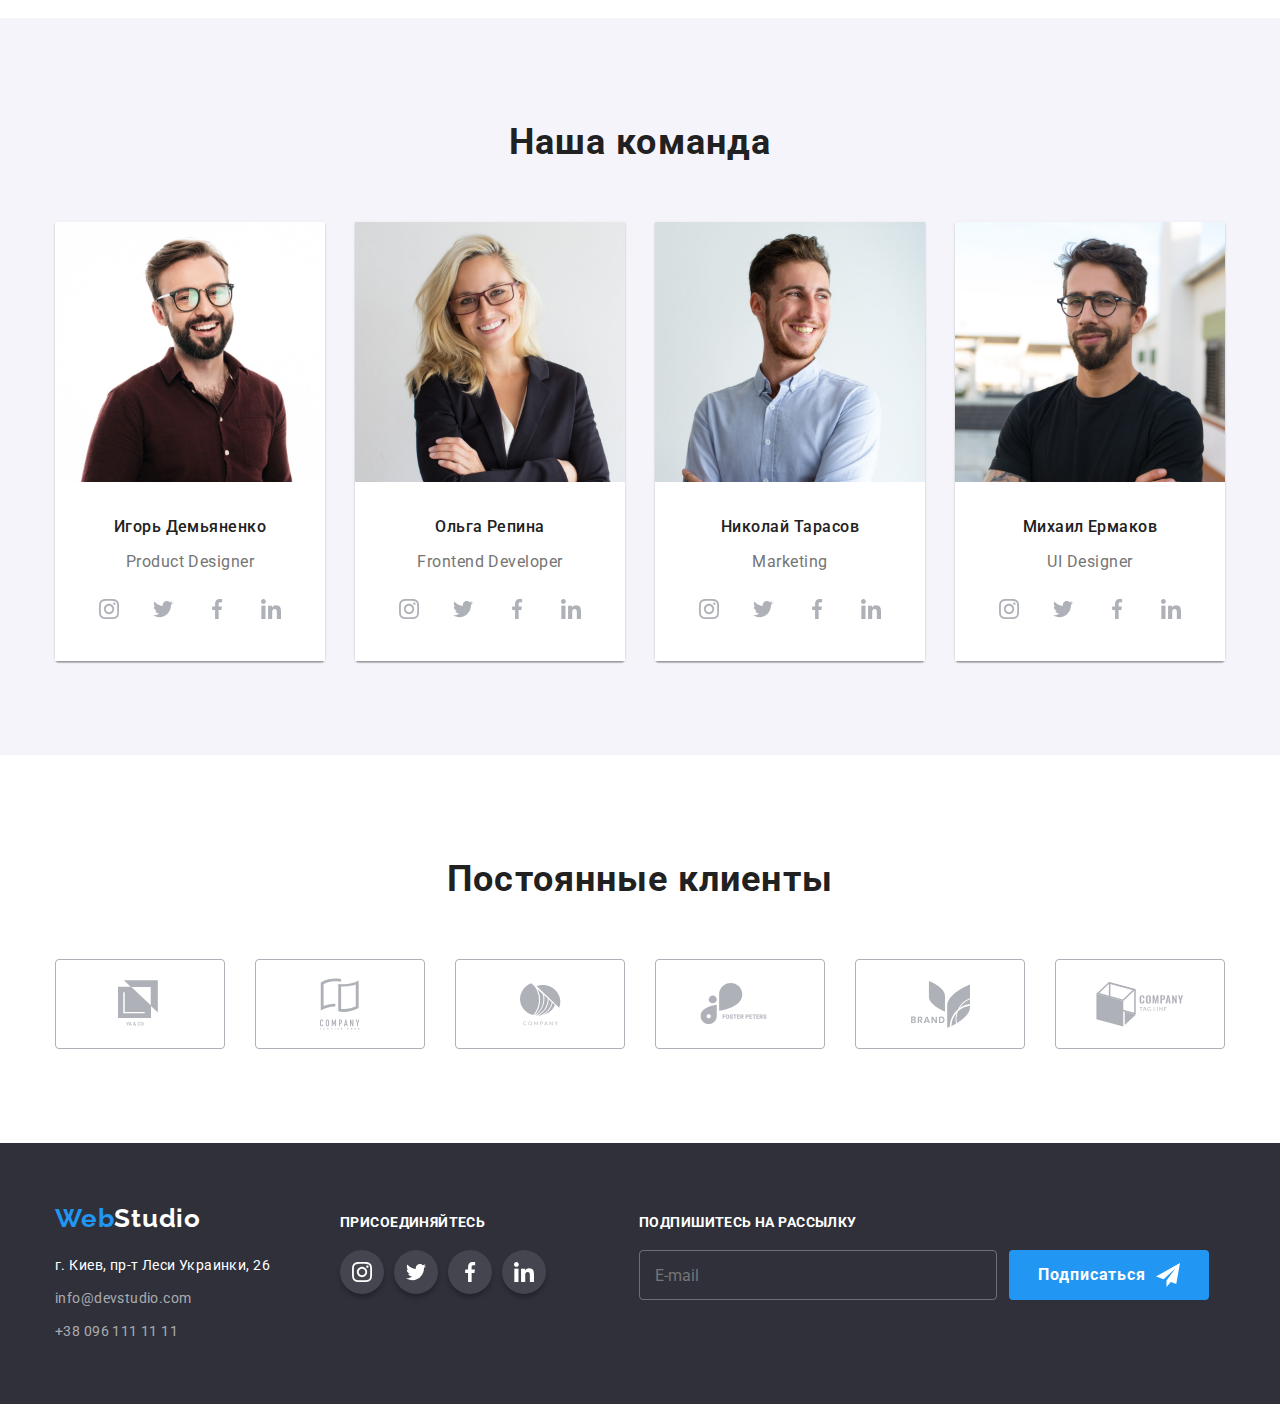
==== commit e318fff5: "Итог" ====
--- a/index.html
+++ b/index.html
@@ -59,7 +59,7 @@
         <section class="hero">
             <div class="contener">
                 <h1 class="hero-title">Эффективные решения для вашего бизнеса</h1>
-                <button type="button" class="hero-button" data-modal-open>Заказать услугу</button>
+                <button type="button" class="button" data-modal-open>Заказать услугу</button>
             </div>
         </section>
 
@@ -371,8 +371,9 @@
                     </ul>
                 </address>
             </div>
-            <div class="footer-right-side">
-                <p>Присоединяйтесь</p>
+
+            <div class="footer-center-side">
+                <p class="fotter-side-title">Присоединяйтесь</p>
                 <ul class="social-list">
                     <li class="social-list-item">
                         <a class="social-list-link" href="">
@@ -409,6 +410,22 @@
                 </ul>
 
 
+            </div>
+
+            <div class="footer-right-side">
+                <form action="#">
+                    <p class="fotter-side-title">Подпишитесь на рассылку</p>
+                    <div class="footer-form">
+                        <input type="email" name="user-email" class="footer-form-email-input" placeholder="E-mail">
+                        <button type="submit" class="button">
+                            Подписаться
+                            <svg class="footer-form-button-icon">
+                                <use href="./images/sprite.svg#send"></use>
+                            </svg>
+
+                        </button>
+                    </div>
+               </form>
             </div>
             
         </div>
@@ -422,7 +439,7 @@
                 </svg>
             </bottom>
 
-            <form class="modal-form">
+            <form class="modal-form" action="#">
                 <p class="modal-form-title">Оставьте свои данные, мы вам перезвоним</p>
                 
                 <label class="modal-form-field">
@@ -457,15 +474,16 @@
 
                 <label class="modal-form-field">
                     Комментарий
-                    <textarea name="user-comment" class="modal-form-input modal-form-texarea" placeholder="Введите текст"></textarea>    
+                    <textarea name="user-comment" class="modal-form-texarea" placeholder="Введите текст"></textarea>    
                 </label>
 
-                <label class="modal-form-field">
-                    <input type="checkbox" name="user-policy" value="accept-policy" class="modal-form-policy">
-                    Соглашаюсь с рассылкой и принимаю <a href="#">Условия договора</a>
+                <input type="checkbox" id="user-policy" name="user-policy" value="accept-policy"
+                    class="modal-form-policy visually-hidden">
+                <label for="user-policy" class="modal-form-policy-text">
+                    Соглашаюсь с рассылкой и принимаю&nbsp; <a href="#" class="a-form">Условия договора</a>
                 </label>
-
-                <button type="submit" class="hero-button">
+             
+                <button type="submit" class="button">
                     Отправить
                 </button>
             </form>
--- a/css/styles.css
+++ b/css/styles.css
@@ -226,7 +226,7 @@
   color: var(--white-color);
 }
 
-.hero-button {
+.button {
   min-width: 200px;
   height: 50px;
   margin: 0 auto;
@@ -545,9 +545,10 @@
   margin-right: 70px;
 }
 
-.footer-right-side {
+.footer-center-side {
   min-width: 206px;
   height: 80px;
+  margin-right: 93px;
 }
 
 .footer .logo {
@@ -576,7 +577,7 @@
   color: rgba(255, 255, 255, 0.6);
 }
 
-.footer-right-side > p {
+.fotter-side-title {
   margin-bottom: 20px;
 
   font-weight: 700;
@@ -587,18 +588,42 @@
   color: var(--white-color);
 }
 
-.footer-right-side .social-list-link {
+.footer-center-side .social-list-link {
   background: rgba(255, 255, 255, 0.1);
   box-shadow: 0px 4px 4px rgba(0, 0, 0, 0.25);
 }
 
-.footer-right-side .social-list-link:hover,
-.footer-right-side .social-list-link:focus {
+.footer-center-side .social-list-link:hover,
+.footer-center-side .social-list-link:focus {
   background: var(--accent-color);
 }
 
-.footer-right-side .social-list-icon {
+.footer-center-side .social-list-icon {
   fill: var(--white-color);
+}
+
+.footer-form {
+  display: flex;
+  align-items: center;
+}
+
+.footer-form-email-input {
+  padding-left: 15px;
+  margin-right: 12px;
+
+  width: 358px;
+  height: 50px;
+  background-color: transparent;
+  border: 1px solid rgba(255, 255, 255, 0.3);
+  border-radius: 4px;
+  color: var(--white-color);
+}
+
+.footer-form-button-icon {
+  width: 24px;
+  height: 24px;
+  fill: var(--white-color);
+  margin-left: 10px;
 }
 
 /*===============END FOOTER============*/
@@ -702,6 +727,7 @@
   height: 40px;
   border: 1px solid rgba(33, 33, 33, 0.2);
   border-radius: 4px;
+  transition: border-color 250ms cubic-bezier(0.4, 0, 0.2, 1);
 }
 
 .modal-form-input:focus {
@@ -716,6 +742,7 @@
   height: 18px;
   top: 50%;
   transform: translateY(-50%);
+  transition: fill 250ms cubic-bezier(0.4, 0, 0.2, 1);
 }
 
 .modal-form-input:focus + .modal-form-icon {
@@ -727,12 +754,51 @@
   height: 120px;
   margin-top: 4px;
   padding: 12px 16px;
-
-  /* font-weight: 400;
-  font-size: 12px;
-  line-height: 1, 667;
-  letter-spacing: 0.01em;
-  color: red; */
+  resize: none;
+  border: 1px solid rgba(33, 33, 33, 0.2);
+  border-radius: 4px;
+  transition: border-color 250ms cubic-bezier(0.4, 0, 0.2, 1);
+}
+
+.modal-form-texarea:focus {
+  outline: none;
+  border-color: var(--accent-color);
+}
+
+.modal-form-policy {
+}
+
+.modal-form-policy-text {
+  display: block;
+  display: flex;
+  align-items: center;
+  margin-top: 18px;
+  margin-bottom: 32px;
+
+  font-weight: 400;
+  font-size: 14px;
+  line-height: 1.714;
+  letter-spacing: 0.03em;
+  color: var(--text-color);
+}
+
+.modal-form-policy-text::before {
+  content: "";
+  display: inline-block;
+  margin-right: 8px;
+  background-size: contain;
+  width: 16px;
+  height: 15px;
+  background-image: url(../images/svg/checkbox01.svg);
+  transition: background-image 250ms cubic-bezier(0.4, 0, 0.2, 1);
+}
+
+.modal-form-policy:checked + .modal-form-policy-text::before {
+  background-image: url(../images/svg/checkbox02.svg);
+}
+
+.a-form {
+  text-decoration: underline;
 }
 /*===============END BACKDROP========*/
 
